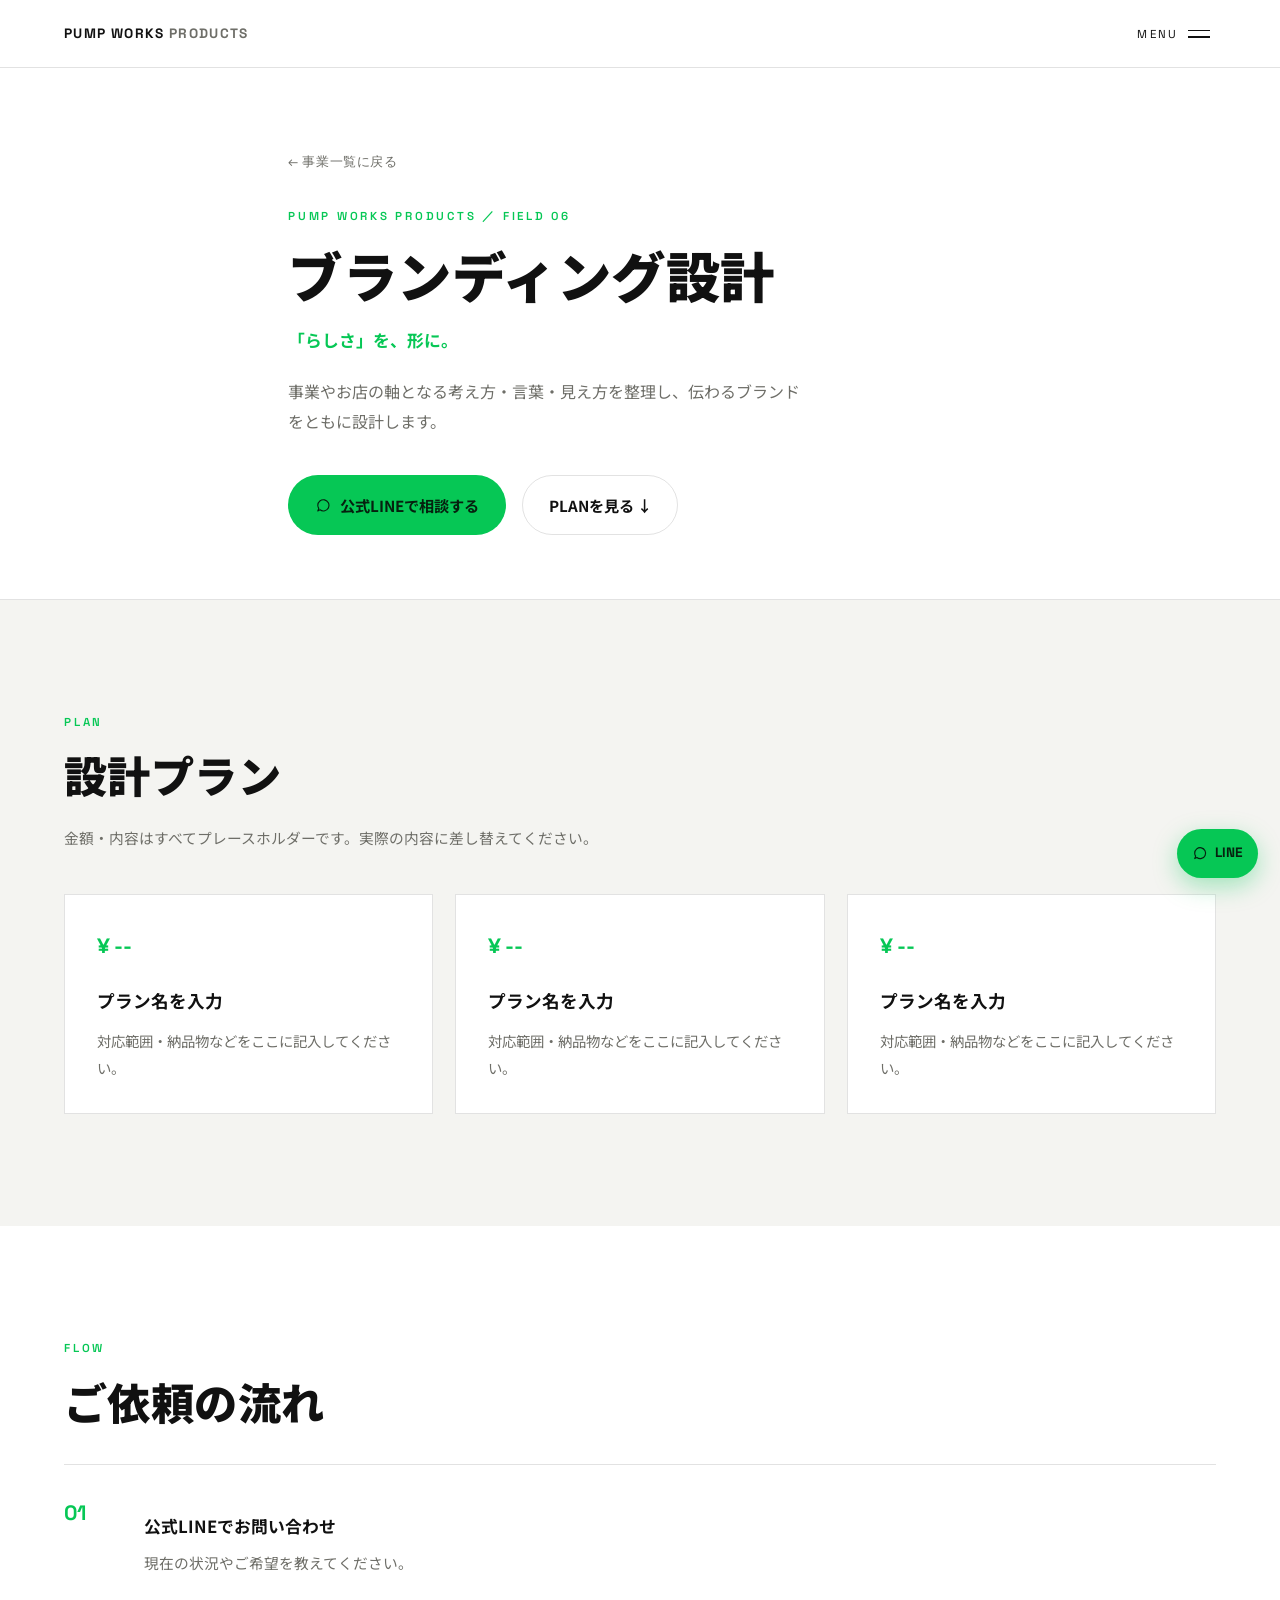
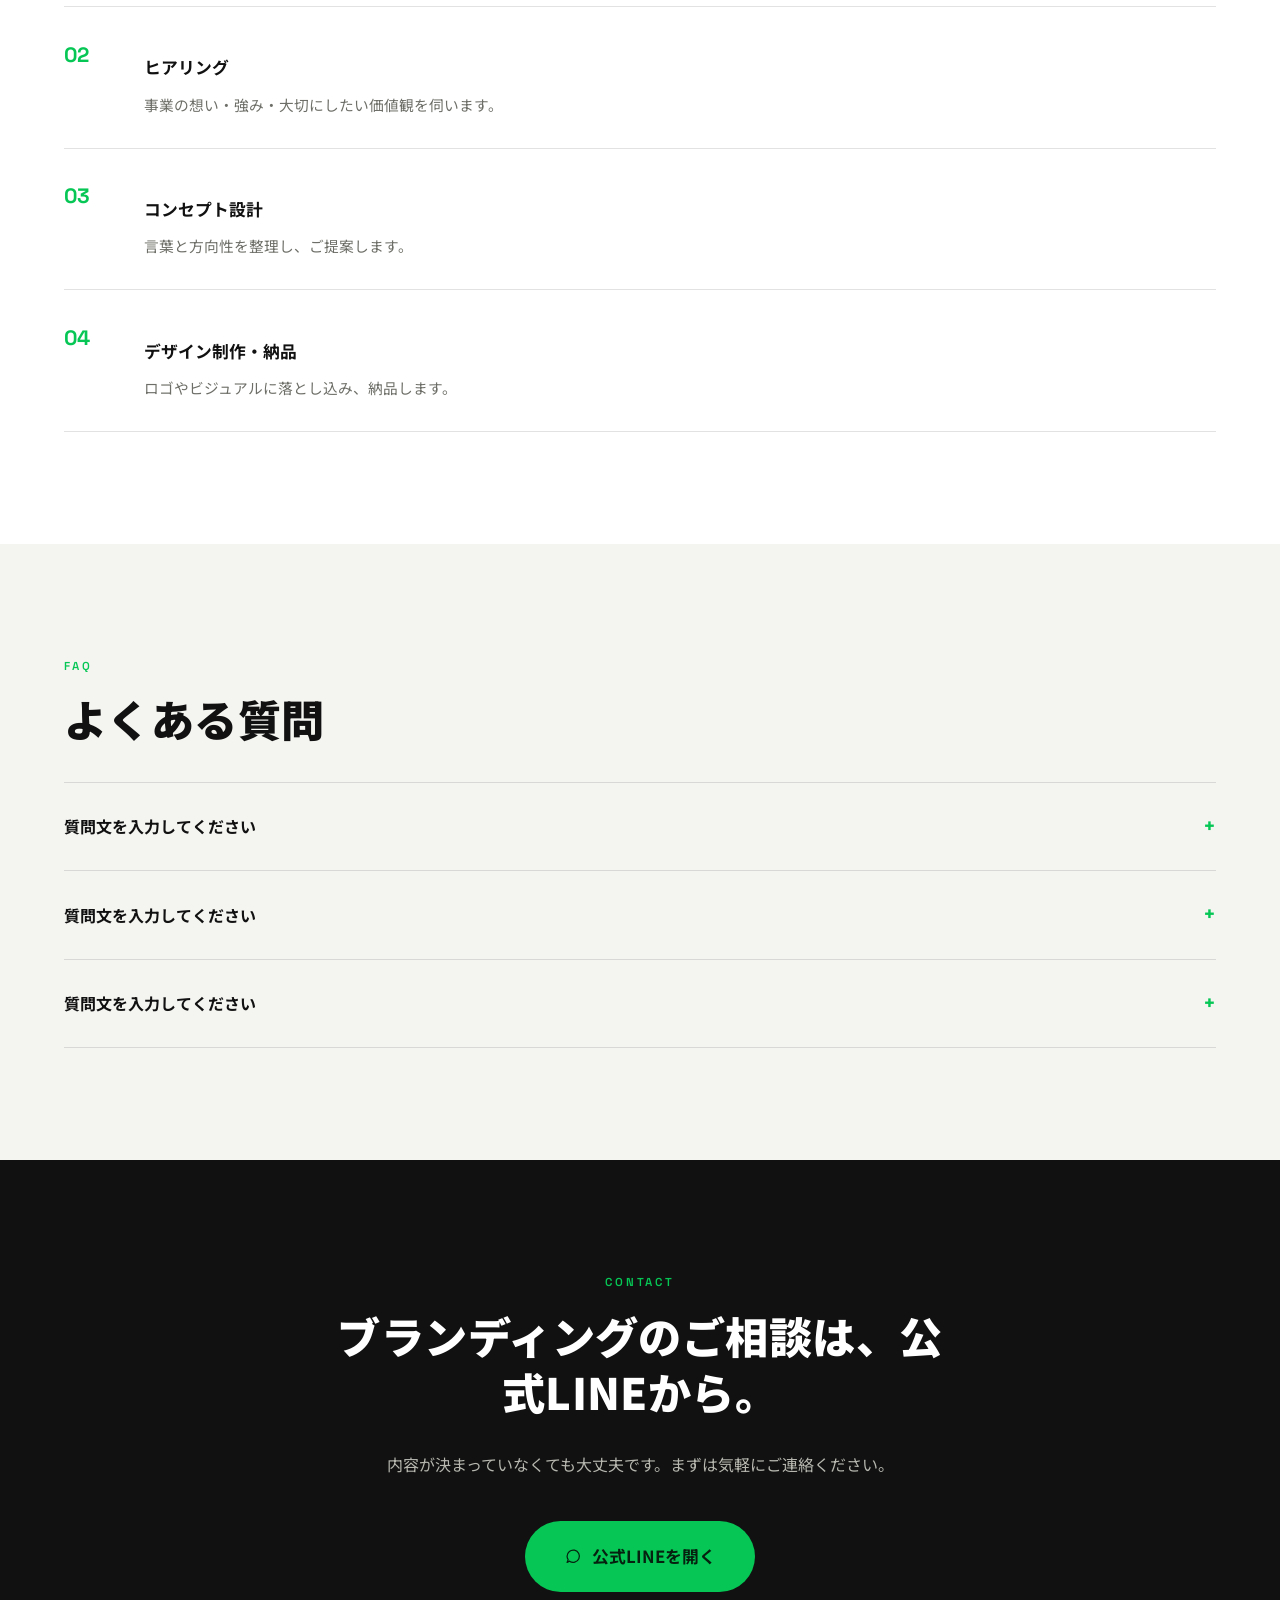
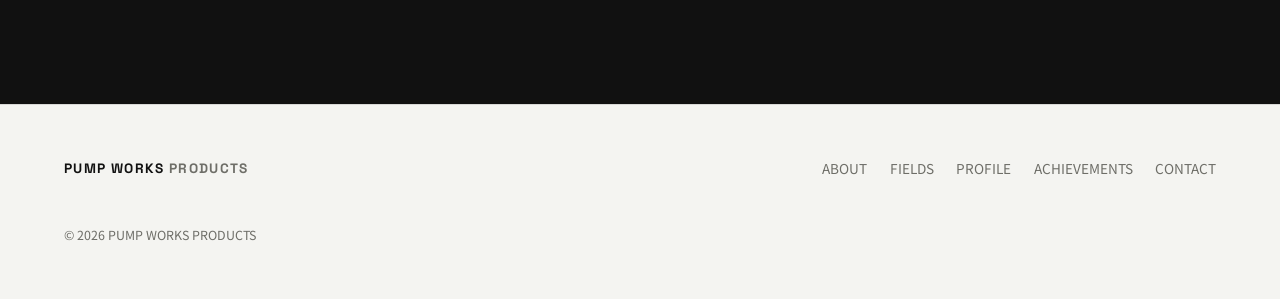
==== branding.html @ 89c22fc3 "Add files via upload" ====
<!DOCTYPE html>
<html lang="ja">
<head>
<meta charset="UTF-8">
<meta name="viewport" content="width=device-width, initial-scale=1.0">
<title>ブランディング設計 | PUMP WORKS PRODUCTS</title>
<meta name="description" content="ブランディング設計（PUMP WORKS PRODUCTS）。事業の軸となる考え方・言葉・見え方を整理し、伝わるブランドを設計します。">

<link rel="preconnect" href="https://fonts.googleapis.com">
<link rel="preconnect" href="https://fonts.gstatic.com" crossorigin>
<link href="https://fonts.googleapis.com/css2?family=Noto+Sans+JP:wght@300;400;500;700;900&family=Space+Grotesk:wght@500;600;700&display=swap" rel="stylesheet">

<link rel="stylesheet" href="styles.css">
</head>
<body>

<a class="skip-link" href="#main">本文へスキップ</a>

<header class="site-header">
  <div class="wrap site-header__inner">
    <a href="index.html" class="brand">PUMP WORKS <span>PRODUCTS</span></a>
    <button class="menu-btn" id="menuBtn" aria-expanded="false" aria-controls="navOverlay">
      <span class="menu-btn__label">MENU</span>
      <span class="menu-btn__icon"><span></span><span></span></span>
    </button>
  </div>
</header>

<nav class="nav-overlay" id="navOverlay">
  <div class="wrap nav-overlay__inner">
    <ol class="nav-overlay__list">
      <li><a href="index.html"><span class="nav-overlay__num">00</span>TOP</a></li>
      <li><a href="index.html#about"><span class="nav-overlay__num">01</span>ABOUT</a></li>
      <li><a href="index.html#business"><span class="nav-overlay__num">02</span>FIELDS</a></li>
      <li><a href="index.html#profile"><span class="nav-overlay__num">03</span>PROFILE</a></li>
      <li><a href="index.html#achievements"><span class="nav-overlay__num">04</span>ACHIEVEMENTS</a></li>
      <li><a href="index.html#contact" class="nav-overlay__line"><span class="nav-overlay__num">05</span>公式LINE</a></li>
    </ol>
  </div>
</nav>

<main id="main">

  <section class="page-hero">
    <div class="wrap page-hero__inner">
      <a href="index.html#business" class="back-link" data-reveal>← 事業一覧に戻る</a>
      <p class="eyebrow" data-reveal>PUMP WORKS PRODUCTS ／ FIELD 06</p>
      <h1 class="page-hero__title" data-reveal>ブランディング設計</h1>
      <p class="page-hero__tagline" data-reveal>「らしさ」を、形に。</p>
      <p class="page-hero__lead" data-reveal>事業やお店の軸となる考え方・言葉・見え方を整理し、伝わるブランドをともに設計します。</p>
      <div class="hero__actions" data-reveal>
        <a href="#contact" class="btn btn--line"><svg class="btn__icon" viewBox="0 0 24 24" fill="none" aria-hidden="true"><path d="M4 12a8 8 0 1 1 3.2 6.4L4 20l1.4-3.6A7.96 7.96 0 0 1 4 12Z" stroke="currentColor" stroke-width="1.6" stroke-linejoin="round"/></svg>公式LINEで相談する</a>
        <a href="#menu" class="btn btn--ghost">PLANを見る ↓</a>
      </div>
    </div>
  </section>

  <section class="section section--menu" id="menu">
    <div class="wrap">
      <p class="eyebrow" data-reveal>PLAN</p>
      <h2 class="section-title" data-reveal>設計プラン</h2>
      <p class="section-note" data-reveal>金額・内容はすべてプレースホルダーです。実際の内容に差し替えてください。</p>
      <div class="menu-grid">
        <article class="menu-card" data-reveal>
          <p class="menu-card__price">¥ --</p>
          <h3 class="menu-card__name">プラン名を入力</h3>
          <p class="menu-card__desc">対応範囲・納品物などをここに記入してください。</p>
        </article>
        <article class="menu-card" data-reveal>
          <p class="menu-card__price">¥ --</p>
          <h3 class="menu-card__name">プラン名を入力</h3>
          <p class="menu-card__desc">対応範囲・納品物などをここに記入してください。</p>
        </article>
        <article class="menu-card" data-reveal>
          <p class="menu-card__price">¥ --</p>
          <h3 class="menu-card__name">プラン名を入力</h3>
          <p class="menu-card__desc">対応範囲・納品物などをここに記入してください。</p>
        </article>
      </div>
    </div>
  </section>

  <section class="section section--flow">
    <div class="wrap">
      <p class="eyebrow" data-reveal>FLOW</p>
      <h2 class="section-title" data-reveal>ご依頼の流れ</h2>
      <ol class="process-list">
        <li class="process-step" data-reveal>
          <span class="process-step__num">01</span>
          <div>
            <h3 class="process-step__title">公式LINEでお問い合わせ</h3>
            <p class="process-step__desc">現在の状況やご希望を教えてください。</p>
          </div>
        </li>
        <li class="process-step" data-reveal>
          <span class="process-step__num">02</span>
          <div>
            <h3 class="process-step__title">ヒアリング</h3>
            <p class="process-step__desc">事業の想い・強み・大切にしたい価値観を伺います。</p>
          </div>
        </li>
        <li class="process-step" data-reveal>
          <span class="process-step__num">03</span>
          <div>
            <h3 class="process-step__title">コンセプト設計</h3>
            <p class="process-step__desc">言葉と方向性を整理し、ご提案します。</p>
          </div>
        </li>
        <li class="process-step" data-reveal>
          <span class="process-step__num">04</span>
          <div>
            <h3 class="process-step__title">デザイン制作・納品</h3>
            <p class="process-step__desc">ロゴやビジュアルに落とし込み、納品します。</p>
          </div>
        </li>
      </ol>
    </div>
  </section>

  <section class="section section--faq">
    <div class="wrap">
      <p class="eyebrow" data-reveal>FAQ</p>
      <h2 class="section-title" data-reveal>よくある質問</h2>
      <div class="faq-list">
        <details class="faq-item" data-reveal>
          <summary class="faq-item__q">質問文を入力してください</summary>
          <p class="faq-item__a">回答文をここに記入してください。</p>
        </details>
        <details class="faq-item" data-reveal>
          <summary class="faq-item__q">質問文を入力してください</summary>
          <p class="faq-item__a">回答文をここに記入してください。</p>
        </details>
        <details class="faq-item" data-reveal>
          <summary class="faq-item__q">質問文を入力してください</summary>
          <p class="faq-item__a">回答文をここに記入してください。</p>
        </details>
      </div>
    </div>
  </section>

  <section class="section section--contact" id="contact">
    <div class="wrap contact__inner">
      <p class="eyebrow" data-reveal>CONTACT</p>
      <h2 class="section-title section-title--dark" data-reveal>ブランディングのご相談は、公式LINEから。</h2>
      <p class="contact__lead" data-reveal>内容が決まっていなくても大丈夫です。まずは気軽にご連絡ください。</p>
      <a href="https://lin.ee/your-line-id" class="btn btn--line btn--large" data-reveal><svg class="btn__icon" viewBox="0 0 24 24" fill="none" aria-hidden="true"><path d="M4 12a8 8 0 1 1 3.2 6.4L4 20l1.4-3.6A7.96 7.96 0 0 1 4 12Z" stroke="currentColor" stroke-width="1.6" stroke-linejoin="round"/></svg>公式LINEを開く</a>
    </div>
  </section>

</main>

<footer class="site-footer">
  <div class="wrap site-footer__inner">
    <div class="brand brand--footer">PUMP WORKS <span>PRODUCTS</span></div>
    <nav class="site-footer__nav">
      <a href="index.html#about">ABOUT</a>
      <a href="index.html#business">FIELDS</a>
      <a href="index.html#profile">PROFILE</a>
      <a href="index.html#achievements">ACHIEVEMENTS</a>
      <a href="index.html#contact">CONTACT</a>
    </nav>
    <p class="site-footer__copy">&copy; <span id="year"></span> PUMP WORKS PRODUCTS</p>
  </div>
</footer>

<a href="#contact" class="line-float">
  <svg viewBox="0 0 24 24" fill="none" aria-hidden="true"><path d="M4 12a8 8 0 1 1 3.2 6.4L4 20l1.4-3.6A7.96 7.96 0 0 1 4 12Z" stroke="currentColor" stroke-width="1.7" stroke-linejoin="round"/></svg>
  <span>LINE</span>
</a>

<script src="script.js"></script>
</body>
</html>
---- styles.css ----
/* =========================================================
   PUMP WORKS PRODUCTS — white / black editorial theme
   ========================================================= */
:root{
  --ink:         #111111;   /* base text, and bg for the few "punctuation" dark sections */
  --paper:       #FFFFFF;   /* base background */
  --paper-soft:  #F4F4F1;   /* alternating section background */
  --gray:        #6E6E68;   /* secondary text on light backgrounds */
  --gray-invert: #B7B7B0;   /* secondary text on dark backgrounds */
  --hair:        rgba(17,17,17,0.12);   /* borders on light backgrounds */
  --hair-invert: rgba(255,255,255,0.18); /* borders on dark backgrounds */
  --line:        #06C755;  /* sole accent, reserved for LINE / CTAs */

  --font-jp:   'Noto Sans JP', sans-serif;
  --font-mark: 'Space Grotesk', sans-serif;

  --wrap: min(1160px, 90vw);
}

*,*::before,*::after{ box-sizing:border-box; }
html{ scroll-behavior:smooth; }
@media (prefers-reduced-motion: reduce){
  html{ scroll-behavior:auto; }
  *,*::before,*::after{ animation-duration:0.01ms !important; animation-iteration-count:1 !important; transition-duration:0.01ms !important; }
}

body{
  margin:0;
  background:var(--paper);
  color:var(--ink);
  font-family:var(--font-jp);
  font-weight:400;
  font-size:16px;
  line-height:1.9;
  -webkit-font-smoothing:antialiased;
}

h1,h2{ font-family:var(--font-jp); font-weight:900; margin:0; line-height:1.3; letter-spacing:.01em; }
p{ margin:0; }
a{ color:inherit; text-decoration:none; }
svg{ display:block; }
ul,ol{ list-style:none; margin:0; padding:0; }

.wrap{ width:var(--wrap); margin-inline:auto; }

.sr-only{ position:absolute; width:1px; height:1px; padding:0; margin:-1px; overflow:hidden; clip:rect(0,0,0,0); white-space:nowrap; border:0; }
.skip-link{ position:absolute; left:-999px; top:0; z-index:300; background:var(--ink); color:var(--paper); padding:.8em 1.2em; }
.skip-link:focus{ left:1em; top:1em; }
:focus-visible{ outline:2px solid var(--line); outline-offset:3px; }

[data-reveal]{ opacity:0; transform:translateY(16px); transition:opacity .7s ease, transform .7s ease; }
[data-reveal].is-visible{ opacity:1; transform:none; }
@media (prefers-reduced-motion: reduce){ [data-reveal]{ opacity:1; transform:none; } }

.eyebrow{
  font-family:var(--font-mark);
  font-size:.72rem; font-weight:600;
  letter-spacing:.24em; text-transform:uppercase;
  color:var(--line);
  margin-bottom:1.1em;
}
.section-title{ font-size:clamp(1.8rem, 1.2rem + 2.4vw, 2.7rem); margin-bottom:.7em; color:var(--ink); }
.section-title--dark{ color:var(--paper); } /* used inside dark/ink sections such as CONTACT */
.section-note{ color:var(--gray); font-size:.92rem; margin-top:-.6em; margin-bottom:2.6rem; }
.section{ padding:7rem 0; }
.br-mobile{ display:none; }

/* =========================================================
   Header + fullscreen nav
   ========================================================= */
.site-header{
  position:fixed; top:0; left:0; right:0; z-index:200;
  background:rgba(255,255,255,0.85);
  backdrop-filter:blur(10px);
  border-bottom:1px solid var(--hair);
}
.site-header__inner{ display:flex; align-items:center; justify-content:space-between; padding-block:1.3rem; }
.brand{ font-family:var(--font-mark); font-weight:700; font-size:.85rem; letter-spacing:.1em; color:var(--ink); }
.brand span{ color:var(--gray); }

.menu-btn{ display:flex; align-items:center; gap:.7em; background:none; border:0; color:var(--ink); cursor:pointer; font-family:var(--font-mark); }
.menu-btn__label{ font-size:.72rem; letter-spacing:.2em; }
.menu-btn__icon{ display:flex; flex-direction:column; gap:5px; width:22px; }
.menu-btn__icon span{ display:block; height:1.5px; background:var(--ink); transition:transform .3s ease, opacity .3s ease; }

.nav-overlay{
  position:fixed; inset:0; z-index:250;
  background:var(--ink);
  display:flex; align-items:center;
  opacity:0; visibility:hidden;
  transform:translateY(-8px);
  transition:opacity .4s ease, visibility .4s ease, transform .4s ease;
}
.nav-overlay.is-open{ opacity:1; visibility:visible; transform:none; }
.nav-overlay__list a{
  display:flex; align-items:baseline; gap:1.2rem;
  font-family:var(--font-mark); font-weight:700;
  font-size:clamp(1.8rem, 1rem + 5vw, 3.2rem);
  color:var(--paper);
  padding:.35em 0;
  border-bottom:1px solid var(--hair-invert);
  transition:color .2s ease, padding-left .2s ease;
}
.nav-overlay__list a:hover{ color:var(--line); padding-left:.3em; }
.nav-overlay__num{ font-size:.4em; color:var(--gray-invert); }
.nav-overlay__line{ color:var(--line); }

/* =========================================================
   Hero — photo first view
   ========================================================= */
.hero{
  position:relative;
  min-height:92vh;
  display:flex;
  align-items:flex-end;
  overflow:hidden;
  padding-top:9rem;
  padding-bottom:4.5rem;
}
.hero__media{ position:absolute; inset:0; z-index:0; background:var(--ink); }
.hero__media img{ width:100%; height:100%; object-fit:cover; display:block; }
.hero__overlay{
  position:absolute; inset:0;
  background:linear-gradient(to top, rgba(17,17,17,0.9) 0%, rgba(17,17,17,0.32) 55%, rgba(17,17,17,0.55) 100%);
}
.hero__inner{ position:relative; z-index:1; max-width:46rem; color:var(--paper); }
.hero__headline{ color:var(--paper); }
.hero__line{ display:block; }
.hero__line--sm{ font-size:clamp(1.6rem, 1.1rem + 2.4vw, 2.6rem); }
.hero__line--lg{ font-size:clamp(2.6rem, 1.6rem + 5vw, 4.6rem); }
.hero__sub{ margin-top:1.8rem; max-width:32rem; color:var(--gray-invert); font-size:1.02rem; }
.hero__actions{ display:flex; flex-wrap:wrap; gap:1rem; margin-top:2.6rem; }
.hero .btn--ghost{ border-color:var(--hair-invert); color:var(--paper); }
.hero .btn--ghost:hover{ border-color:var(--line); color:var(--line); }

.btn{
  display:inline-flex; align-items:center; gap:.55em;
  padding:.95em 1.7em; border-radius:999px;
  font-weight:700; font-size:.95rem;
  border:1px solid transparent;
  transition:transform .2s ease, border-color .2s ease, background .2s ease, color .2s ease;
}
.btn:hover{ transform:translateY(-2px); }
.btn__icon{ width:1.1em; height:1.1em; flex-shrink:0; }
.btn--line{ background:var(--line); color:#06210F; }
.btn--ghost{ border-color:var(--hair); color:var(--ink); }
.btn--ghost:hover{ border-color:var(--line); color:var(--line); }
.btn--large{ padding:1.1em 2.3em; font-size:1.05rem; }

/* Marquee */
.marquee{ background:var(--paper-soft); border-top:1px solid var(--hair); border-bottom:1px solid var(--hair); overflow:hidden; padding:1.4rem 0; }
.marquee__track{ display:flex; gap:3.5rem; width:max-content; animation:marquee-scroll 22s linear infinite; }
.marquee__track span{ font-family:var(--font-mark); font-weight:600; font-size:1.05rem; letter-spacing:.05em; color:var(--gray); white-space:nowrap; }
@keyframes marquee-scroll{ to{ transform:translateX(-50%); } }
@media (prefers-reduced-motion: reduce){ .marquee__track{ animation:none; flex-wrap:wrap; } }

/* About */
.section--about{ background:var(--paper); }
.about__inner{ max-width:40rem; }
.about__lead{ font-size:1.2rem; font-weight:500; margin-bottom:1.6rem; border-left:2px solid var(--line); padding-left:1.4rem; }
.about__body{ color:var(--gray); }

/* Field list */
.section--business{ background:var(--paper-soft); }
.field-list{ margin-top:2.5rem; border-top:1px solid var(--hair); }
.field-row{ border-bottom:1px solid var(--hair); }
.field-row__link{
  display:grid; grid-template-columns:4.5rem 1fr 1fr 2.5rem;
  align-items:center; gap:1.5rem; padding:2.2rem 0;
  transition:padding-left .25s ease;
}
.field-row__link:hover{ padding-left:.8rem; }
.field-row__link:hover .field-row__name{ color:var(--line); }
.field-row__link:hover .field-row__arrow{ transform:translateX(4px); color:var(--line); }
.field-row__num{ font-family:var(--font-mark); color:var(--gray); font-size:.85rem; }
.field-row__name{ font-size:clamp(1.15rem, 1rem + 1vw, 1.6rem); font-weight:700; transition:color .2s ease; }
.field-row__desc{ color:var(--gray); font-size:.92rem; }
.field-row__arrow{ font-family:var(--font-mark); font-size:1.3rem; text-align:right; transition:transform .2s ease, color .2s ease; }

/* Profile */
.section--profile{ background:var(--paper); }
.profile__inner{ display:grid; grid-template-columns:240px 1fr; gap:4rem; align-items:start; max-width:48rem; }
.profile__figure{ width:100%; aspect-ratio:1; border:1px solid var(--hair); color:var(--gray); padding:.6rem; overflow:hidden; }
.profile__figure img{ width:100%; height:100%; object-fit:cover; display:block; filter:grayscale(.15); }
.profile__role{ font-family:var(--font-mark); font-size:.85rem; letter-spacing:.06em; color:var(--line); margin:.6rem 0 1.6rem; }
.profile__quote{ font-size:1.3rem; font-weight:700; margin-bottom:1.2rem; }
.profile__text{ color:var(--gray); }

/* Achievements */
.section--achievements{ background:var(--paper-soft); }
.stat-row{ display:grid; grid-template-columns:repeat(3, 1fr); border-top:1px solid var(--hair); }
.stat-block{ padding:2.4rem 1.5rem; border-right:1px solid var(--hair); border-bottom:1px solid var(--hair); text-align:center; }
.stat-block:last-child{ border-right:none; }
.stat-block__num{ font-family:var(--font-mark); font-size:clamp(1.8rem, 1.2rem + 2vw, 2.6rem); font-weight:700; color:var(--line); margin-bottom:.5rem; }
.stat-block__label{ color:var(--gray); font-size:.9rem; }

/* Contact — inverted (dark) punctuation section */
.section--contact{ background:var(--ink); color:var(--paper); text-align:center; }
.section--contact .eyebrow{ justify-content:center; }
.contact__inner{ max-width:38rem; margin-inline:auto; }
.contact__lead{ color:var(--gray-invert); margin:1.3rem 0 2.6rem; }
.section--contact .btn--line{ color:#06210F; }

/* Footer */
.site-footer{ background:var(--paper-soft); border-top:1px solid var(--hair); padding:3.2rem 0; }
.site-footer__inner{ display:flex; flex-wrap:wrap; align-items:center; justify-content:space-between; gap:1.6rem; }
.site-footer__nav{ display:flex; flex-wrap:wrap; gap:1.4rem; font-size:.85rem; color:var(--gray); }
.site-footer__nav a:hover{ color:var(--line); }
.site-footer__copy{ font-size:.78rem; color:var(--gray); width:100%; margin-top:1rem; }
.brand--footer{ color:var(--ink); }
.brand--footer span{ color:var(--gray); }

/* Floating LINE button */
.line-float{
  position:fixed; right:1.4rem; bottom:1.4rem; z-index:150;
  display:flex; align-items:center; gap:.5em;
  background:var(--line); color:#06210F;
  padding:.85em 1.1em; border-radius:999px;
  font-family:var(--font-mark); font-weight:700; font-size:.85rem;
  box-shadow:0 8px 24px rgba(6,199,85,0.35);
  transition:transform .2s ease;
}
.line-float:hover{ transform:translateY(-2px); }
.line-float svg{ width:1.2em; height:1.2em; }

/* =========================================================
   Business sub-pages — page hero
   ========================================================= */
.page-hero{ position:relative; padding-top:9rem; padding-bottom:4rem; border-bottom:1px solid var(--hair); background:var(--paper); }
.page-hero__inner{ max-width:44rem; }
.back-link{ display:inline-block; font-family:var(--font-mark); font-size:.8rem; letter-spacing:.05em; color:var(--gray); margin-bottom:2rem; transition:color .2s ease; }
.back-link:hover{ color:var(--line); }
.page-hero__title{ font-family:var(--font-jp); font-weight:900; font-size:clamp(2rem, 1.4rem + 3.4vw, 3.4rem); line-height:1.25; color:var(--ink); }
.page-hero__tagline{ margin-top:1rem; color:var(--line); font-weight:700; font-size:1.05rem; }
.page-hero__lead{ margin-top:1.2rem; max-width:32rem; color:var(--gray); }
.page-hero .hero__actions{ margin-top:2.4rem; }

/* Menu / pricing grid */
.section--menu{ background:var(--paper-soft); }
.menu-grid{ display:grid; grid-template-columns:repeat(auto-fit, minmax(240px, 1fr)); gap:1.4rem; margin-top:2.2rem; }
.menu-card{ background:var(--paper); border:1px solid var(--hair); padding:2rem; transition:border-color .2s ease; }
.menu-card:hover{ border-color:var(--line); }
.menu-card__price{ font-family:var(--font-mark); color:var(--line); font-weight:700; font-size:1.3rem; margin-bottom:.7rem; }
.menu-card__name{ font-size:1.1rem; font-weight:700; margin-bottom:.6rem; color:var(--ink); }
.menu-card__desc{ color:var(--gray); font-size:.9rem; }

/* Process / flow list */
.section--flow{ background:var(--paper); }
.process-list{ margin-top:2.2rem; border-top:1px solid var(--hair); }
.process-step{ display:grid; grid-template-columns:3.5rem 1fr; gap:1.5rem; padding:1.8rem 0; border-bottom:1px solid var(--hair); }
.process-step__num{ font-family:var(--font-mark); color:var(--line); font-weight:700; font-size:1.3rem; }
.process-step__title{ font-size:1.05rem; font-weight:700; margin-bottom:.4rem; color:var(--ink); }
.process-step__desc{ color:var(--gray); font-size:.92rem; }

/* FAQ */
.section--faq{ background:var(--paper-soft); }
.faq-list{ margin-top:2.2rem; border-top:1px solid var(--hair); }
.faq-item{ border-bottom:1px solid var(--hair); padding:1.5rem 0; }
.faq-item__q{ cursor:pointer; list-style:none; display:flex; align-items:center; justify-content:space-between; gap:1rem; font-weight:700; font-size:1rem; color:var(--ink); }
.faq-item__q::-webkit-details-marker{ display:none; }
.faq-item__q::after{ content:'+'; font-family:var(--font-mark); color:var(--line); font-size:1.3rem; flex-shrink:0; transition:transform .2s ease; }
.faq-item[open] .faq-item__q::after{ transform:rotate(45deg); }
.faq-item__a{ color:var(--gray); margin-top:1rem; font-size:.94rem; }

/* =========================================================
   Responsive
   ========================================================= */
@media (max-width: 860px){
  .profile__inner{ grid-template-columns:1fr; }
  .profile__figure{ width:130px; }
  .field-row__link{ grid-template-columns:3rem 1fr 1.6rem; }
  .field-row__desc{ display:none; }
  .stat-row{ grid-template-columns:1fr; }
  .stat-block{ border-right:none; }
}

@media (max-width: 700px){
  .br-mobile{ display:inline; }
  .section{ padding:5rem 0; }
  .menu-btn__label{ display:none; }
  .line-float span{ display:none; }
  .line-float{ padding:.9em; }
  .hero{ min-height:80vh; align-items:flex-end; }
}

/* =========================================================
   Coffee page — Links & Gallery
   ========================================================= */
.section--links{ background:var(--paper); }
.link-grid{ display:grid; grid-template-columns:repeat(auto-fit, minmax(280px, 1fr)); gap:1.4rem; margin-top:2.2rem; }
.link-card{
  display:flex; align-items:center; gap:1.4rem;
  border:1px solid var(--hair);
  padding:1.8rem 2rem;
  transition:border-color .2s ease, background .2s ease;
}
.link-card:hover{ border-color:var(--line); background:var(--paper-soft); }
.link-card:hover .link-card__arrow{ transform:translateX(4px); color:var(--line); }
.link-card__icon{ width:44px; height:44px; flex-shrink:0; color:var(--line); }
.link-card__icon svg{ width:100%; height:100%; }
.link-card__body{ flex:1; display:flex; flex-direction:column; gap:.3rem; }
.link-card__label{ font-weight:700; font-size:1.1rem; color:var(--ink); }
.link-card__sub{ color:var(--gray); font-size:.88rem; }
.link-card__arrow{ font-family:var(--font-mark); font-size:1.3rem; color:var(--ink); transition:transform .2s ease, color .2s ease; flex-shrink:0; }

.section--gallery{ background:var(--paper-soft); }
.gallery-grid{ display:grid; grid-template-columns:repeat(3, 1fr); gap:1rem; margin-top:2.2rem; }
.gallery-item{ aspect-ratio:1; background:var(--hair); overflow:hidden; }
.gallery-item img{ width:100%; height:100%; object-fit:cover; display:block; transition:transform .4s ease; }
.gallery-item:hover img{ transform:scale(1.06); }

@media (max-width:700px){
  .gallery-grid{ grid-template-columns:repeat(2, 1fr); }
  .link-card{ flex-wrap:wrap; }
}
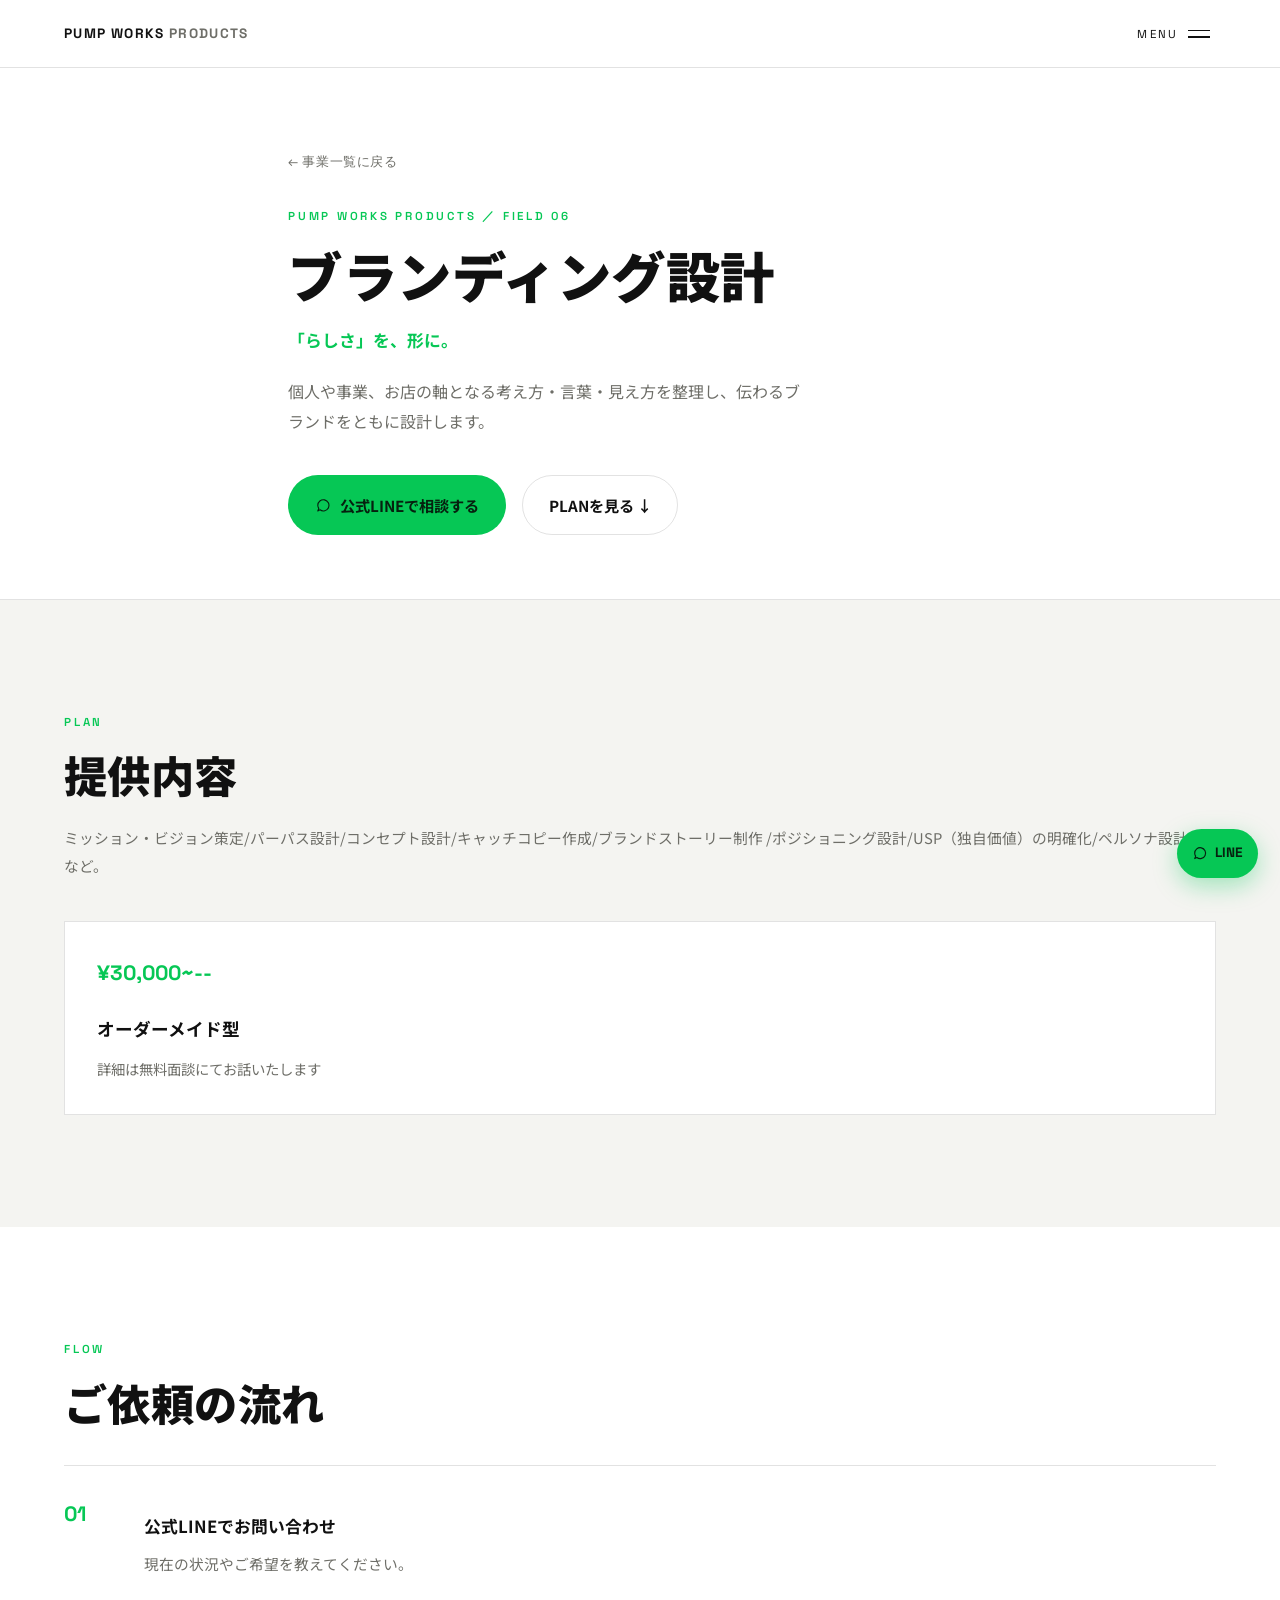
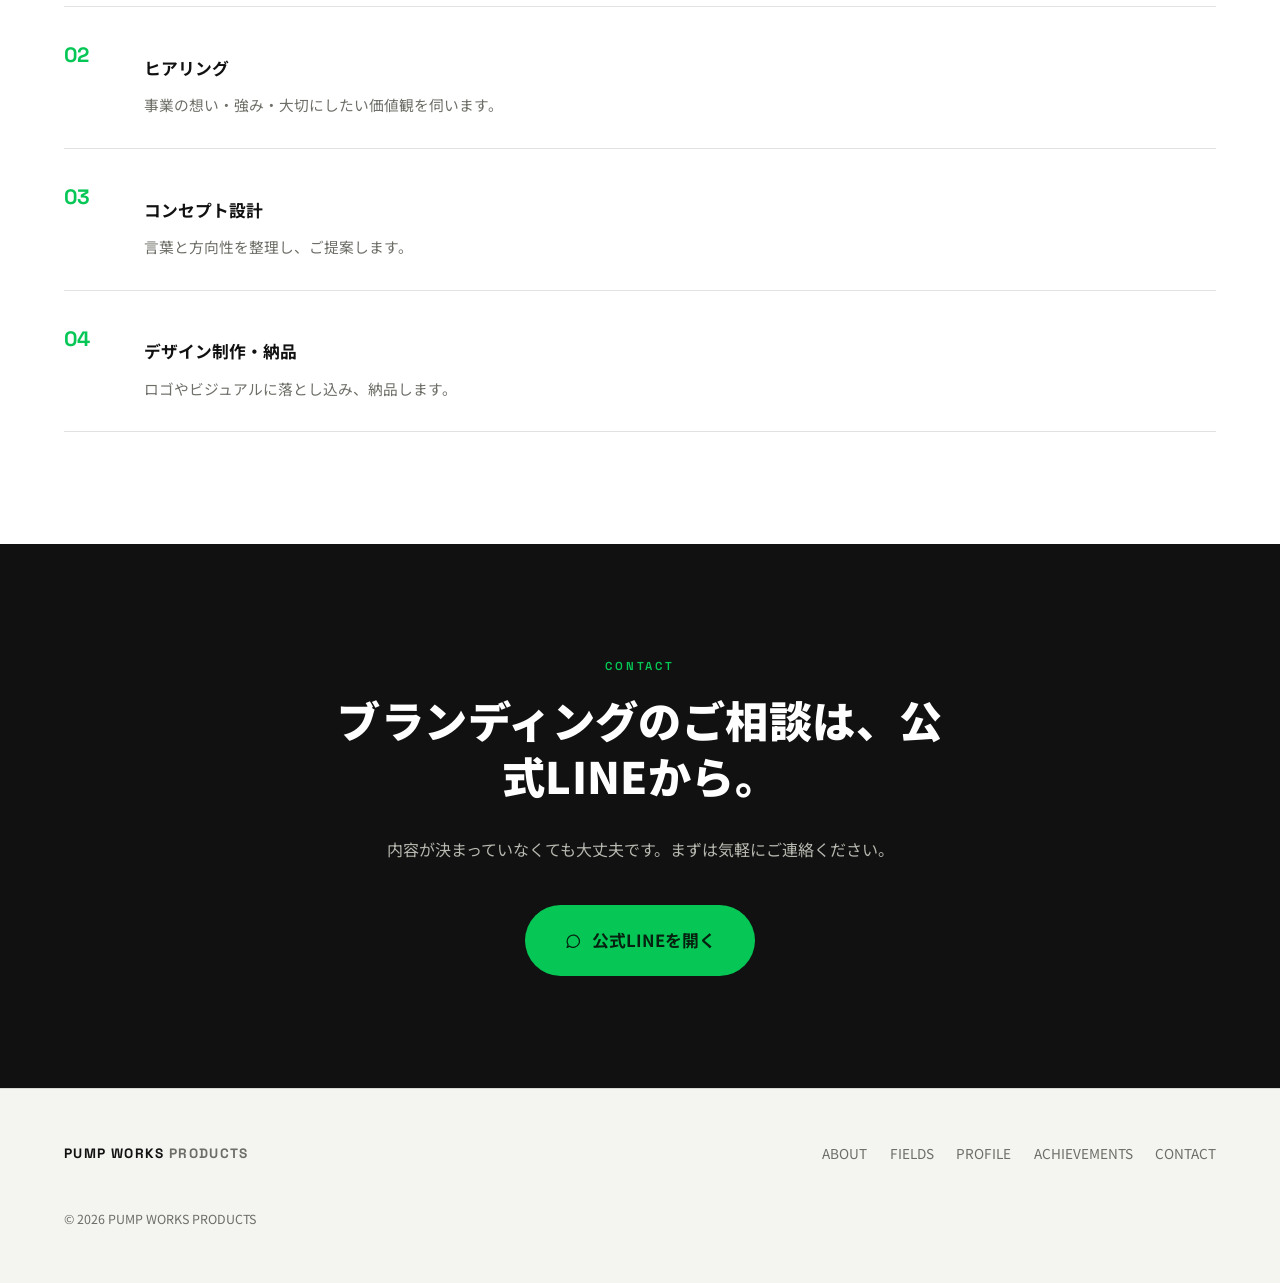
==== commit 79060498: "Update branding.html" ====
--- a/branding.html
+++ b/branding.html
@@ -47,7 +47,7 @@
       <p class="eyebrow" data-reveal>PUMP WORKS PRODUCTS ／ FIELD 06</p>
       <h1 class="page-hero__title" data-reveal>ブランディング設計</h1>
       <p class="page-hero__tagline" data-reveal>「らしさ」を、形に。</p>
-      <p class="page-hero__lead" data-reveal>事業やお店の軸となる考え方・言葉・見え方を整理し、伝わるブランドをともに設計します。</p>
+      <p class="page-hero__lead" data-reveal>個人や事業、お店の軸となる考え方・言葉・見え方を整理し、伝わるブランドをともに設計します。</p>
       <div class="hero__actions" data-reveal>
         <a href="#contact" class="btn btn--line"><svg class="btn__icon" viewBox="0 0 24 24" fill="none" aria-hidden="true"><path d="M4 12a8 8 0 1 1 3.2 6.4L4 20l1.4-3.6A7.96 7.96 0 0 1 4 12Z" stroke="currentColor" stroke-width="1.6" stroke-linejoin="round"/></svg>公式LINEで相談する</a>
         <a href="#menu" class="btn btn--ghost">PLANを見る ↓</a>
@@ -58,23 +58,14 @@
   <section class="section section--menu" id="menu">
     <div class="wrap">
       <p class="eyebrow" data-reveal>PLAN</p>
-      <h2 class="section-title" data-reveal>設計プラン</h2>
-      <p class="section-note" data-reveal>金額・内容はすべてプレースホルダーです。実際の内容に差し替えてください。</p>
+      <h2 class="section-title" data-reveal>提供内容</h2>
+      <p class="section-note" data-reveal>ミッション・ビジョン策定/パーパス設計/コンセプト設計/キャッチコピー作成/ブランドストーリー制作
+/ポジショニング設計/USP（独自価値）の明確化/ペルソナ設計　など。</p>
       <div class="menu-grid">
         <article class="menu-card" data-reveal>
-          <p class="menu-card__price">¥ --</p>
-          <h3 class="menu-card__name">プラン名を入力</h3>
-          <p class="menu-card__desc">対応範囲・納品物などをここに記入してください。</p>
-        </article>
-        <article class="menu-card" data-reveal>
-          <p class="menu-card__price">¥ --</p>
-          <h3 class="menu-card__name">プラン名を入力</h3>
-          <p class="menu-card__desc">対応範囲・納品物などをここに記入してください。</p>
-        </article>
-        <article class="menu-card" data-reveal>
-          <p class="menu-card__price">¥ --</p>
-          <h3 class="menu-card__name">プラン名を入力</h3>
-          <p class="menu-card__desc">対応範囲・納品物などをここに記入してください。</p>
+          <p class="menu-card__price">¥30,000~--</p>
+          <h3 class="menu-card__name">オーダーメイド型</h3>
+          <p class="menu-card__desc">詳細は無料面談にてお話いたします</p>
         </article>
       </div>
     </div>
@@ -117,7 +108,7 @@
     </div>
   </section>
 
-  <section class="section section--faq">
+<!--  <section class="section section--faq">
     <div class="wrap">
       <p class="eyebrow" data-reveal>FAQ</p>
       <h2 class="section-title" data-reveal>よくある質問</h2>
@@ -136,7 +127,7 @@
         </details>
       </div>
     </div>
-  </section>
+  </section> -->
 
   <section class="section section--contact" id="contact">
     <div class="wrap contact__inner">
